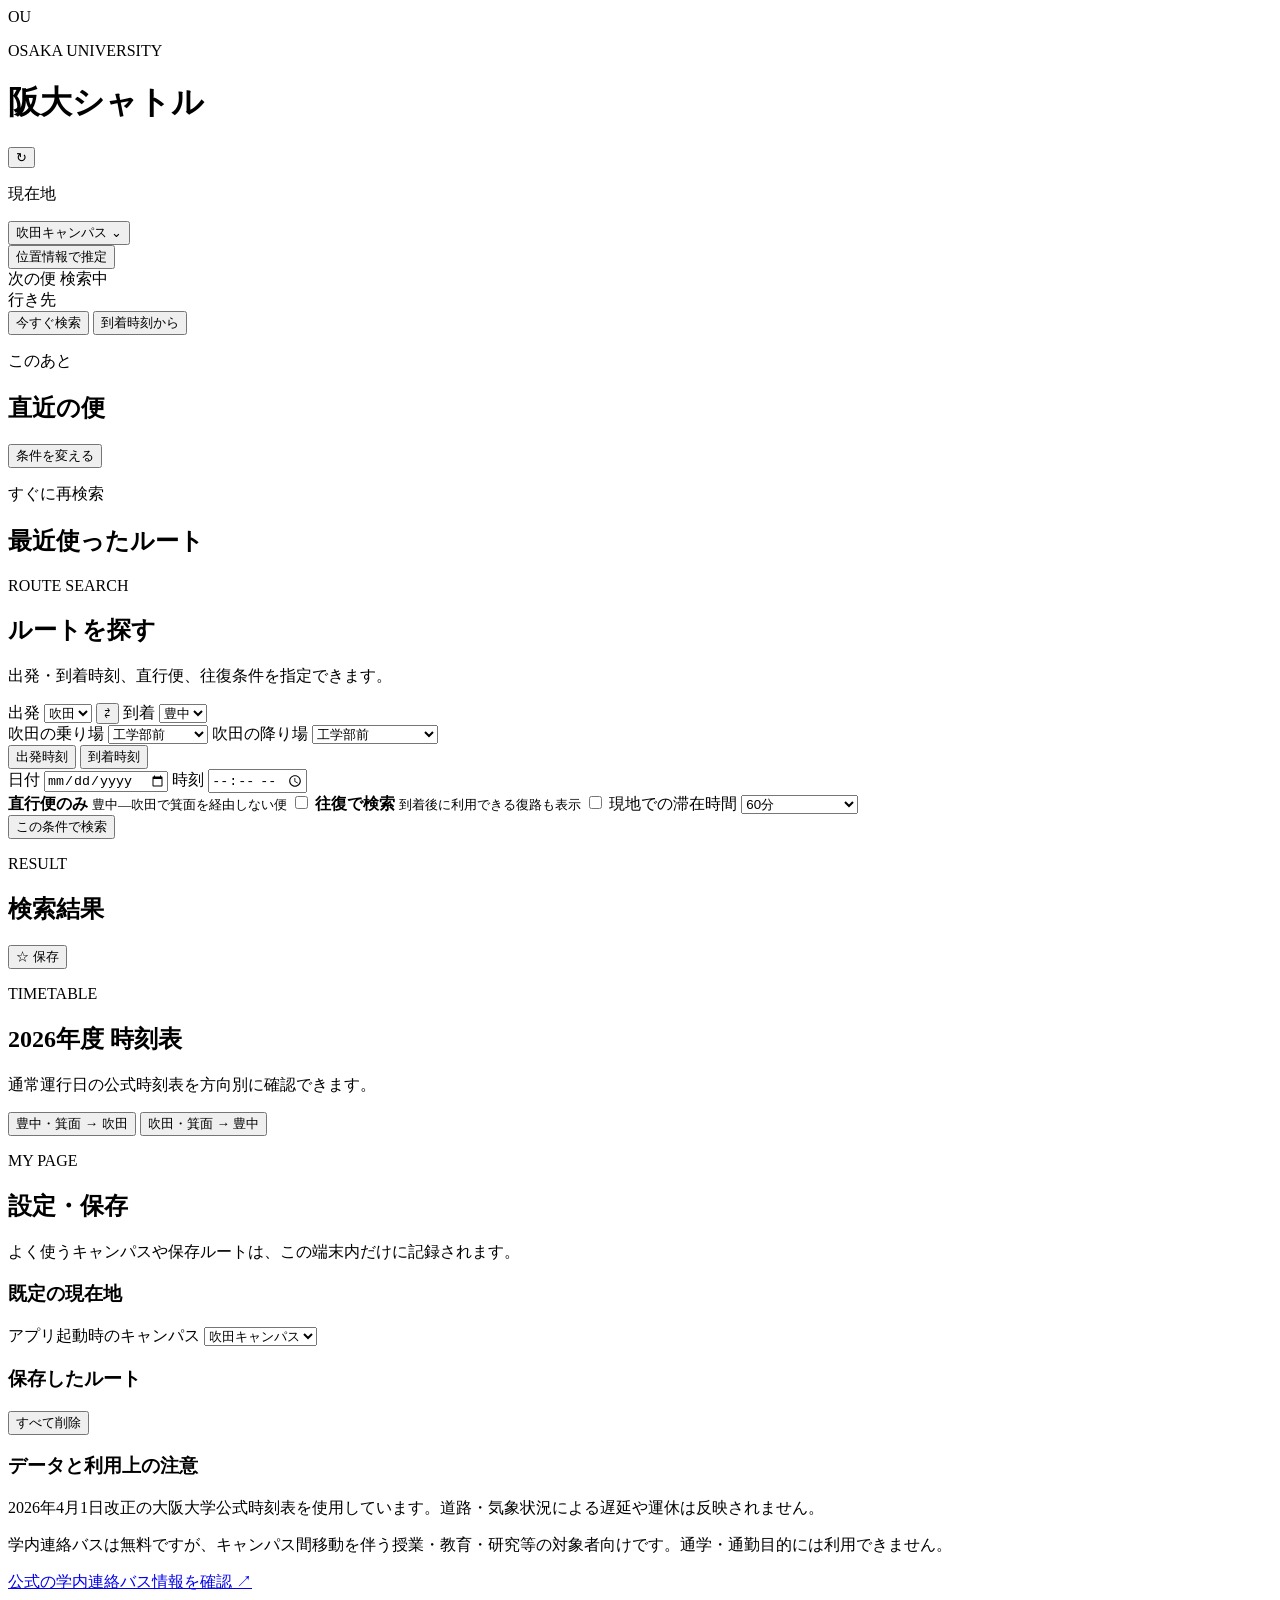
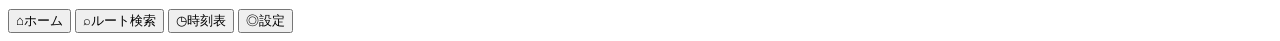
==== campus-bus/index.html @ 469774c6 "Add campus bus mobile web interface" ====
<!doctype html>
<html lang="ja">
<head>
  <meta charset="utf-8">
  <meta name="viewport" content="width=device-width, initial-scale=1, viewport-fit=cover">
  <meta name="theme-color" content="#087f69">
  <meta name="description" content="大阪大学の豊中・箕面・吹田キャンパス間を走る学内連絡バスの時刻検索Webアプリ">
  <title>阪大シャトル検索</title>
  <link rel="manifest" href="./manifest.webmanifest">
  <link rel="stylesheet" href="./style.css">
</head>
<body>
  <div class="app-shell">
    <header class="topbar">
      <div class="brand-mark" aria-hidden="true">OU</div>
      <div class="brand-copy">
        <p class="eyebrow">OSAKA UNIVERSITY</p>
        <h1>阪大シャトル</h1>
      </div>
      <button class="icon-button" id="refresh-button" type="button" aria-label="現在時刻で更新" title="現在時刻で更新">↻</button>
    </header>

    <div class="service-banner" id="service-banner" role="status"></div>

    <main>
      <section class="view is-active" id="view-home" data-view="home">
        <div class="section-head location-head">
          <div>
            <p class="section-kicker">現在地</p>
            <button class="location-button" id="home-origin-button" type="button">
              <span class="location-dot"></span>
              <span id="home-origin-label">吹田キャンパス</span>
              <span class="chevron">⌄</span>
            </button>
          </div>
          <button class="secondary-button compact" id="locate-button" type="button">位置情報で推定</button>
        </div>

        <article class="next-card" id="next-card">
          <div class="next-card-top">
            <span class="card-label">次の便</span>
            <span class="pill pill-light" id="next-route-type">検索中</span>
          </div>
          <div id="next-card-content" class="next-card-content skeleton-block"></div>
        </article>

        <div class="destination-switch" aria-label="行き先">
          <span>行き先</span>
          <div class="chip-row" id="home-destination-chips"></div>
        </div>

        <div class="quick-actions">
          <button class="primary-button" id="search-now-button" type="button">今すぐ検索</button>
          <button class="secondary-button" id="arrival-search-button" type="button">到着時刻から</button>
        </div>

        <section class="content-section">
          <div class="section-title-row">
            <div>
              <p class="section-kicker">このあと</p>
              <h2>直近の便</h2>
            </div>
            <button class="text-button" id="open-search-button" type="button">条件を変える</button>
          </div>
          <div class="stack-list" id="upcoming-list"></div>
        </section>

        <section class="content-section" id="recent-section">
          <div class="section-title-row">
            <div>
              <p class="section-kicker">すぐに再検索</p>
              <h2>最近使ったルート</h2>
            </div>
          </div>
          <div class="route-shortcuts" id="recent-routes"></div>
        </section>
      </section>

      <section class="view" id="view-search" data-view="search">
        <div class="page-heading">
          <p class="section-kicker">ROUTE SEARCH</p>
          <h2>ルートを探す</h2>
          <p>出発・到着時刻、直行便、往復条件を指定できます。</p>
        </div>

        <form class="search-panel" id="search-form">
          <div class="route-fields">
            <label class="field-card">
              <span>出発</span>
              <select id="origin-campus" name="origin">
                <option value="suita">吹田</option>
                <option value="toyonaka">豊中</option>
                <option value="minoh">箕面</option>
              </select>
            </label>
            <button class="swap-button" id="swap-button" type="button" aria-label="出発地と到着地を入れ替える">⇄</button>
            <label class="field-card">
              <span>到着</span>
              <select id="destination-campus" name="destination">
                <option value="toyonaka">豊中</option>
                <option value="suita">吹田</option>
                <option value="minoh">箕面</option>
              </select>
            </label>
          </div>

          <div class="detail-stop-row" id="detail-stop-row">
            <label id="origin-stop-wrap" class="sub-field is-hidden">
              <span>吹田の乗り場</span>
              <select id="origin-stop">
                <option value="suita_engineering">工学部前</option>
                <option value="suita_human_sciences">人間科学部前</option>
              </select>
            </label>
            <label id="destination-stop-wrap" class="sub-field is-hidden">
              <span>吹田の降り場</span>
              <select id="destination-stop">
                <option value="suita_engineering">工学部前</option>
                <option value="suita_convention">コンベンション前</option>
              </select>
            </label>
          </div>

          <div class="segmented" role="group" aria-label="検索基準">
            <button type="button" class="is-active" data-mode="depart">出発時刻</button>
            <button type="button" data-mode="arrive">到着時刻</button>
          </div>

          <div class="date-time-row">
            <label class="input-field">
              <span>日付</span>
              <input id="search-date" type="date" required>
            </label>
            <label class="input-field">
              <span>時刻</span>
              <input id="search-time" type="time" required>
            </label>
          </div>

          <div class="option-list">
            <label class="toggle-row" id="direct-row">
              <span>
                <strong>直行便のみ</strong>
                <small>豊中―吹田で箕面を経由しない便</small>
              </span>
              <input id="direct-only" type="checkbox">
              <span class="toggle" aria-hidden="true"></span>
            </label>

            <label class="toggle-row">
              <span>
                <strong>往復で検索</strong>
                <small>到着後に利用できる復路も表示</small>
              </span>
              <input id="round-trip" type="checkbox">
              <span class="toggle" aria-hidden="true"></span>
            </label>

            <label class="input-field is-hidden" id="stay-wrap">
              <span>現地での滞在時間</span>
              <select id="stay-minutes">
                <option value="45">45分</option>
                <option value="60" selected>60分</option>
                <option value="90">90分</option>
                <option value="105">1コマ（105分）</option>
                <option value="120">2時間</option>
              </select>
            </label>
          </div>

          <button class="primary-button search-submit" type="submit">この条件で検索</button>
        </form>

        <section class="content-section results-section" id="results-section">
          <div class="section-title-row">
            <div>
              <p class="section-kicker">RESULT</p>
              <h2 id="results-title">検索結果</h2>
            </div>
            <button class="text-button" id="favorite-current-button" type="button">☆ 保存</button>
          </div>
          <div id="search-message"></div>
          <div class="stack-list" id="search-results"></div>
        </section>
      </section>

      <section class="view" id="view-timetable" data-view="timetable">
        <div class="page-heading">
          <p class="section-kicker">TIMETABLE</p>
          <h2>2026年度 時刻表</h2>
          <p>通常運行日の公式時刻表を方向別に確認できます。</p>
        </div>
        <div class="segmented timetable-direction">
          <button type="button" class="is-active" data-direction="eastbound">豊中・箕面 → 吹田</button>
          <button type="button" data-direction="westbound">吹田・箕面 → 豊中</button>
        </div>
        <div class="timetable-list" id="timetable-list"></div>
      </section>

      <section class="view" id="view-settings" data-view="settings">
        <div class="page-heading">
          <p class="section-kicker">MY PAGE</p>
          <h2>設定・保存</h2>
          <p>よく使うキャンパスや保存ルートは、この端末内だけに記録されます。</p>
        </div>

        <section class="settings-card">
          <h3>既定の現在地</h3>
          <label class="input-field">
            <span>アプリ起動時のキャンパス</span>
            <select id="default-campus">
              <option value="suita">吹田キャンパス</option>
              <option value="toyonaka">豊中キャンパス</option>
              <option value="minoh">箕面キャンパス</option>
            </select>
          </label>
        </section>

        <section class="settings-card">
          <div class="section-title-row">
            <h3>保存したルート</h3>
            <button class="text-button danger" id="clear-saved-button" type="button">すべて削除</button>
          </div>
          <div id="saved-routes"></div>
        </section>

        <section class="settings-card source-card">
          <h3>データと利用上の注意</h3>
          <p>2026年4月1日改正の大阪大学公式時刻表を使用しています。道路・気象状況による遅延や運休は反映されません。</p>
          <p>学内連絡バスは無料ですが、キャンパス間移動を伴う授業・教育・研究等の対象者向けです。通学・通勤目的には利用できません。</p>
          <a class="source-link" href="https://www.osaka-u.ac.jp/ja/access/bus" target="_blank" rel="noreferrer">公式の学内連絡バス情報を確認 ↗</a>
          <p class="data-version" id="data-version"></p>
        </section>
      </section>
    </main>

    <nav class="bottom-nav" aria-label="メインナビゲーション">
      <button type="button" class="is-active" data-nav="home"><span>⌂</span>ホーム</button>
      <button type="button" data-nav="search"><span>⌕</span>ルート検索</button>
      <button type="button" data-nav="timetable"><span>◷</span>時刻表</button>
      <button type="button" data-nav="settings"><span>◎</span>設定</button>
    </nav>
  </div>

  <dialog id="campus-dialog" class="campus-dialog">
    <form method="dialog">
      <div class="dialog-head">
        <div>
          <p class="section-kicker">CURRENT CAMPUS</p>
          <h2>現在いるキャンパス</h2>
        </div>
        <button value="cancel" class="icon-button" aria-label="閉じる">×</button>
      </div>
      <div class="campus-options" id="campus-options"></div>
    </form>
  </dialog>

  <script type="module" src="./src/app.mjs"></script>
</body>
</html>
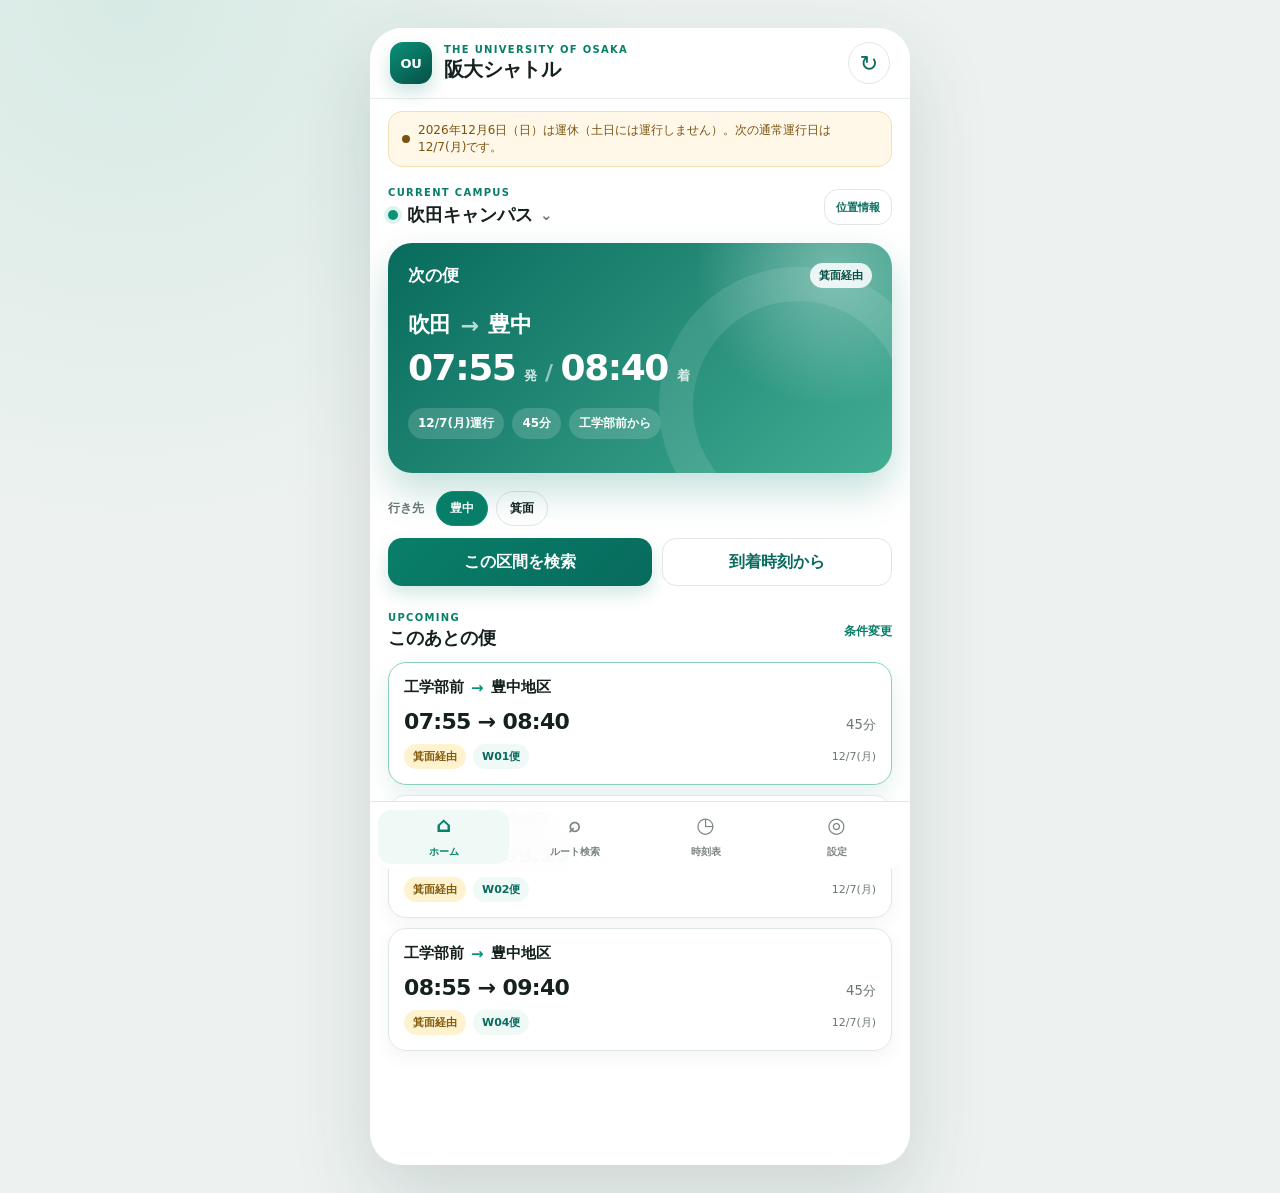
==== commit 4f235834: "Refine mobile route search UX" ====
--- a/campus-bus/index.html
+++ b/campus-bus/index.html
@@ -3,7 +3,7 @@
 <head>
   <meta charset="utf-8">
   <meta name="viewport" content="width=device-width, initial-scale=1, viewport-fit=cover">
-  <meta name="theme-color" content="#087f69">
+  <meta name="theme-color" content="#2d287f">
   <meta name="description" content="大阪大学の豊中・箕面・吹田キャンパス間を走る学内連絡バスの時刻検索Webアプリ">
   <title>阪大シャトル検索</title>
   <link rel="manifest" href="./manifest.webmanifest">
@@ -14,7 +14,7 @@
     <header class="topbar">
       <div class="brand-mark" aria-hidden="true">OU</div>
       <div class="brand-copy">
-        <p class="eyebrow">OSAKA UNIVERSITY</p>
+        <p class="eyebrow">THE UNIVERSITY OF OSAKA</p>
         <h1>阪大シャトル</h1>
       </div>
       <button class="icon-button" id="refresh-button" type="button" aria-label="現在時刻で更新" title="現在時刻で更新">↻</button>
@@ -25,15 +25,15 @@
     <main>
       <section class="view is-active" id="view-home" data-view="home">
         <div class="section-head location-head">
-          <div>
-            <p class="section-kicker">現在地</p>
+          <div class="location-copy">
+            <p class="section-kicker">CURRENT CAMPUS</p>
             <button class="location-button" id="home-origin-button" type="button">
               <span class="location-dot"></span>
-              <span id="home-origin-label">吹田キャンパス</span>
+              <span id="home-origin-label">吹田・工学部前</span>
               <span class="chevron">⌄</span>
             </button>
           </div>
-          <button class="secondary-button compact" id="locate-button" type="button">位置情報で推定</button>
+          <button class="secondary-button compact" id="locate-button" type="button">位置情報</button>
         </div>
 
         <article class="next-card" id="next-card">
@@ -42,6 +42,7 @@
             <span class="pill pill-light" id="next-route-type">検索中</span>
           </div>
           <div id="next-card-content" class="next-card-content skeleton-block"></div>
+          <div id="remaining-summary" class="remaining-summary is-hidden"></div>
         </article>
 
         <div class="destination-switch" aria-label="行き先">
@@ -50,17 +51,17 @@
         </div>
 
         <div class="quick-actions">
-          <button class="primary-button" id="search-now-button" type="button">今すぐ検索</button>
+          <button class="primary-button" id="search-now-button" type="button">この区間を検索</button>
           <button class="secondary-button" id="arrival-search-button" type="button">到着時刻から</button>
         </div>
 
-        <section class="content-section">
+        <section class="content-section compact-section">
           <div class="section-title-row">
             <div>
-              <p class="section-kicker">このあと</p>
-              <h2>直近の便</h2>
-            </div>
-            <button class="text-button" id="open-search-button" type="button">条件を変える</button>
+              <p class="section-kicker">UPCOMING</p>
+              <h2>このあとの便</h2>
+            </div>
+            <button class="text-button" id="open-search-button" type="button">条件変更</button>
           </div>
           <div class="stack-list" id="upcoming-list"></div>
         </section>
@@ -68,7 +69,7 @@
         <section class="content-section" id="recent-section">
           <div class="section-title-row">
             <div>
-              <p class="section-kicker">すぐに再検索</p>
+              <p class="section-kicker">RECENT</p>
               <h2>最近使ったルート</h2>
             </div>
           </div>
@@ -77,56 +78,52 @@
       </section>
 
       <section class="view" id="view-search" data-view="search">
-        <div class="page-heading">
+        <div class="page-heading compact-heading">
           <p class="section-kicker">ROUTE SEARCH</p>
-          <h2>ルートを探す</h2>
-          <p>出発・到着時刻、直行便、往復条件を指定できます。</p>
-        </div>
-
-        <form class="search-panel" id="search-form">
-          <div class="route-fields">
-            <label class="field-card">
-              <span>出発</span>
-              <select id="origin-campus" name="origin">
+          <h2>ルート検索</h2>
+        </div>
+
+        <form class="search-panel search-panel-compact" id="search-form">
+          <div class="route-editor">
+            <div class="route-line">
+              <span class="route-role is-origin">出発</span>
+              <select class="route-campus-select" id="origin-campus" name="origin" aria-label="出発キャンパス">
                 <option value="suita">吹田</option>
                 <option value="toyonaka">豊中</option>
                 <option value="minoh">箕面</option>
               </select>
-            </label>
-            <button class="swap-button" id="swap-button" type="button" aria-label="出発地と到着地を入れ替える">⇄</button>
-            <label class="field-card">
-              <span>到着</span>
-              <select id="destination-campus" name="destination">
+              <label id="origin-stop-wrap" class="inline-stop is-hidden">
+                <span class="sr-only">吹田の乗り場</span>
+                <select id="origin-stop" aria-label="吹田の乗り場">
+                  <option value="suita_engineering">工学部前</option>
+                  <option value="suita_human_sciences">人間科学部前</option>
+                </select>
+              </label>
+            </div>
+            <button class="swap-button" id="swap-button" type="button" aria-label="出発地と到着地を入れ替える">⇅</button>
+            <div class="route-line">
+              <span class="route-role is-destination">到着</span>
+              <select class="route-campus-select" id="destination-campus" name="destination" aria-label="到着キャンパス">
                 <option value="toyonaka">豊中</option>
                 <option value="suita">吹田</option>
                 <option value="minoh">箕面</option>
               </select>
-            </label>
-          </div>
-
-          <div class="detail-stop-row" id="detail-stop-row">
-            <label id="origin-stop-wrap" class="sub-field is-hidden">
-              <span>吹田の乗り場</span>
-              <select id="origin-stop">
-                <option value="suita_engineering">工学部前</option>
-                <option value="suita_human_sciences">人間科学部前</option>
-              </select>
-            </label>
-            <label id="destination-stop-wrap" class="sub-field is-hidden">
-              <span>吹田の降り場</span>
-              <select id="destination-stop">
-                <option value="suita_engineering">工学部前</option>
-                <option value="suita_convention">コンベンション前</option>
-              </select>
-            </label>
-          </div>
-
-          <div class="segmented" role="group" aria-label="検索基準">
-            <button type="button" class="is-active" data-mode="depart">出発時刻</button>
-            <button type="button" data-mode="arrive">到着時刻</button>
-          </div>
-
-          <div class="date-time-row">
+              <label id="destination-stop-wrap" class="inline-stop is-hidden">
+                <span class="sr-only">吹田の降り場</span>
+                <select id="destination-stop" aria-label="吹田の降り場">
+                  <option value="suita_engineering">工学部前</option>
+                  <option value="suita_convention">コンベンション前</option>
+                </select>
+              </label>
+            </div>
+          </div>
+
+          <div class="segmented search-mode" role="group" aria-label="検索基準">
+            <button type="button" class="is-active" data-mode="depart">出発</button>
+            <button type="button" data-mode="arrive">到着</button>
+          </div>
+
+          <div class="date-time-row stable-inputs">
             <label class="input-field">
               <span>日付</span>
               <input id="search-date" type="date" required>
@@ -137,38 +134,44 @@
             </label>
           </div>
 
-          <div class="option-list">
-            <label class="toggle-row" id="direct-row">
-              <span>
-                <strong>直行便のみ</strong>
-                <small>豊中―吹田で箕面を経由しない便</small>
-              </span>
-              <input id="direct-only" type="checkbox">
-              <span class="toggle" aria-hidden="true"></span>
-            </label>
-
-            <label class="toggle-row">
-              <span>
-                <strong>往復で検索</strong>
-                <small>到着後に利用できる復路も表示</small>
-              </span>
-              <input id="round-trip" type="checkbox">
-              <span class="toggle" aria-hidden="true"></span>
-            </label>
-
-            <label class="input-field is-hidden" id="stay-wrap">
-              <span>現地での滞在時間</span>
-              <select id="stay-minutes">
-                <option value="45">45分</option>
-                <option value="60" selected>60分</option>
-                <option value="90">90分</option>
-                <option value="105">1コマ（105分）</option>
-                <option value="120">2時間</option>
-              </select>
-            </label>
-          </div>
-
-          <button class="primary-button search-submit" type="submit">この条件で検索</button>
+          <details class="search-options" id="search-options">
+            <summary>
+              <span>検索条件</span>
+              <span class="summary-hint" id="search-options-summary">直行・往復を指定</span>
+            </summary>
+            <div class="option-list">
+              <label class="toggle-row" id="direct-row">
+                <span>
+                  <strong>直行便のみ</strong>
+                  <small>豊中―吹田で箕面を経由しない便</small>
+                </span>
+                <input id="direct-only" type="checkbox">
+                <span class="toggle" aria-hidden="true"></span>
+              </label>
+
+              <label class="toggle-row">
+                <span>
+                  <strong>往復で検索</strong>
+                  <small>到着後に利用できる復路も表示</small>
+                </span>
+                <input id="round-trip" type="checkbox">
+                <span class="toggle" aria-hidden="true"></span>
+              </label>
+
+              <label class="input-field is-hidden" id="stay-wrap">
+                <span>現地での滞在時間</span>
+                <select id="stay-minutes">
+                  <option value="45">45分</option>
+                  <option value="60" selected>60分</option>
+                  <option value="90">90分</option>
+                  <option value="105">1コマ（105分）</option>
+                  <option value="120">2時間</option>
+                </select>
+              </label>
+            </div>
+          </details>
+
+          <button class="primary-button search-submit" type="submit">検索</button>
         </form>
 
         <section class="content-section results-section" id="results-section">
@@ -185,23 +188,24 @@
       </section>
 
       <section class="view" id="view-timetable" data-view="timetable">
-        <div class="page-heading">
+        <div class="page-heading compact-heading">
           <p class="section-kicker">TIMETABLE</p>
           <h2>2026年度 時刻表</h2>
-          <p>通常運行日の公式時刻表を方向別に確認できます。</p>
-        </div>
-        <div class="segmented timetable-direction">
-          <button type="button" class="is-active" data-direction="eastbound">豊中・箕面 → 吹田</button>
-          <button type="button" data-direction="westbound">吹田・箕面 → 豊中</button>
+          <p>キャンパス目線で通常ダイヤを確認できます。</p>
+        </div>
+        <div class="segmented timetable-direction three-way">
+          <button type="button" class="is-active" data-direction="eastbound">豊中→吹田</button>
+          <button type="button" data-direction="minoh">箕面発着</button>
+          <button type="button" data-direction="westbound">吹田→豊中</button>
         </div>
         <div class="timetable-list" id="timetable-list"></div>
       </section>
 
       <section class="view" id="view-settings" data-view="settings">
-        <div class="page-heading">
-          <p class="section-kicker">MY PAGE</p>
+        <div class="page-heading compact-heading">
+          <p class="section-kicker">SETTINGS</p>
           <h2>設定・保存</h2>
-          <p>よく使うキャンパスや保存ルートは、この端末内だけに記録されます。</p>
+          <p>設定はこの端末内だけに保存されます。</p>
         </div>
 
         <section class="settings-card">
@@ -214,6 +218,13 @@
               <option value="minoh">箕面キャンパス</option>
             </select>
           </label>
+          <label class="input-field" id="default-suita-stop-wrap">
+            <span>吹田で使う乗り場</span>
+            <select id="default-suita-stop">
+              <option value="suita_engineering">工学部前</option>
+              <option value="suita_human_sciences">人間科学部前</option>
+            </select>
+          </label>
         </section>
 
         <section class="settings-card">
@@ -252,6 +263,13 @@
         <button value="cancel" class="icon-button" aria-label="閉じる">×</button>
       </div>
       <div class="campus-options" id="campus-options"></div>
+      <label class="dialog-stop-field" id="dialog-suita-stop-wrap">
+        <span>吹田の乗り場</span>
+        <select id="dialog-suita-stop">
+          <option value="suita_engineering">工学部前</option>
+          <option value="suita_human_sciences">人間科学部前</option>
+        </select>
+      </label>
     </form>
   </dialog>
 
--- a/campus-bus/style.css
+++ b/campus-bus/style.css
@@ -0,0 +1,297 @@
+:root {
+  color-scheme: light;
+  --green-950: #064f45;
+  --green-900: #086b5d;
+  --green-800: #087f69;
+  --green-700: #0a9279;
+  --green-100: #dff3ed;
+  --green-50: #eff9f6;
+  --ink: #15211f;
+  --muted: #6b7774;
+  --line: #dfe7e4;
+  --surface: #ffffff;
+  --canvas: #edf2f0;
+  --danger: #b33a3a;
+  --shadow: 0 12px 32px rgba(26, 55, 48, 0.09);
+  font-family: Inter, "Noto Sans JP", "Hiragino Sans", "Yu Gothic UI", system-ui, -apple-system, sans-serif;
+}
+
+* { box-sizing: border-box; }
+html { background: var(--canvas); }
+body {
+  margin: 0;
+  color: var(--ink);
+  background: radial-gradient(circle at 10% 0%, rgba(87, 186, 159, 0.14), transparent 34rem), var(--canvas);
+  min-height: 100vh;
+}
+button, input, select { font: inherit; }
+button, select, input { -webkit-tap-highlight-color: transparent; }
+button { cursor: pointer; }
+
+.app-shell {
+  width: min(100%, 540px);
+  min-height: 100dvh;
+  margin: 0 auto;
+  background: var(--surface);
+  position: relative;
+  padding-bottom: calc(84px + env(safe-area-inset-bottom));
+}
+.topbar {
+  display: flex;
+  align-items: center;
+  gap: 12px;
+  padding: calc(14px + env(safe-area-inset-top)) 20px 14px;
+  background: rgba(255, 255, 255, 0.92);
+  backdrop-filter: blur(16px);
+  position: sticky;
+  top: 0;
+  z-index: 20;
+  border-bottom: 1px solid rgba(223, 231, 228, 0.72);
+}
+.brand-mark {
+  width: 42px;
+  height: 42px;
+  border-radius: 13px;
+  display: grid;
+  place-items: center;
+  color: white;
+  font-size: 13px;
+  font-weight: 800;
+  letter-spacing: -0.03em;
+  background: linear-gradient(145deg, var(--green-700), var(--green-950));
+  box-shadow: 0 8px 18px rgba(8, 127, 105, 0.22);
+}
+.brand-copy { flex: 1; min-width: 0; }
+.brand-copy h1 { margin: 1px 0 0; font-size: 20px; letter-spacing: -0.035em; }
+.eyebrow, .section-kicker {
+  margin: 0;
+  color: var(--green-800);
+  font-size: 10px;
+  font-weight: 800;
+  letter-spacing: 0.13em;
+}
+.icon-button {
+  width: 42px;
+  height: 42px;
+  border-radius: 50%;
+  border: 1px solid var(--line);
+  background: white;
+  color: var(--green-900);
+  display: grid;
+  place-items: center;
+  font-size: 22px;
+}
+.service-banner {
+  margin: 12px 18px 0;
+  border-radius: 14px;
+  padding: 10px 13px;
+  font-size: 12px;
+  display: flex;
+  gap: 8px;
+  align-items: center;
+  background: var(--green-50);
+  color: var(--green-950);
+  border: 1px solid #cfe9e1;
+}
+.service-banner.is-closed { background: #fff7e8; color: #7a5310; border-color: #f2dfb5; }
+.service-banner::before {
+  content: "";
+  width: 8px;
+  height: 8px;
+  border-radius: 50%;
+  background: currentColor;
+  flex: 0 0 auto;
+}
+.view { display: none; padding: 20px 18px 30px; }
+.view.is-active { display: block; }
+.section-head, .section-title-row { display: flex; align-items: center; justify-content: space-between; gap: 12px; }
+.location-head { margin-bottom: 16px; }
+.location-button {
+  border: 0;
+  padding: 5px 0 0;
+  background: transparent;
+  font-weight: 800;
+  font-size: 18px;
+  display: flex;
+  align-items: center;
+  gap: 7px;
+  color: var(--ink);
+}
+.location-dot {
+  width: 10px;
+  height: 10px;
+  border-radius: 50%;
+  background: var(--green-700);
+  box-shadow: 0 0 0 4px var(--green-100);
+  margin-right: 2px;
+}
+.chevron { color: var(--muted); font-size: 15px; }
+.next-card {
+  position: relative;
+  overflow: hidden;
+  border-radius: 24px;
+  padding: 20px;
+  color: white;
+  background: radial-gradient(circle at 88% 12%, rgba(255,255,255,.34), transparent 28%), linear-gradient(135deg, var(--green-900), #42ad93);
+  box-shadow: 0 18px 38px rgba(8, 127, 105, 0.24);
+  min-height: 230px;
+}
+.next-card::after {
+  content: "";
+  position: absolute;
+  right: -45px;
+  bottom: -72px;
+  width: 210px;
+  height: 210px;
+  border-radius: 50%;
+  border: 34px solid rgba(255, 255, 255, 0.1);
+}
+.next-card-top, .next-route, .next-meta, .departure-row { display: flex; align-items: center; }
+.next-card-top { justify-content: space-between; position: relative; z-index: 1; }
+.card-label { font-weight: 800; font-size: 17px; }
+.pill {
+  display: inline-flex;
+  align-items: center;
+  justify-content: center;
+  border-radius: 999px;
+  padding: 5px 9px;
+  font-size: 11px;
+  font-weight: 800;
+}
+.pill-light { background: rgba(255,255,255,.86); color: var(--green-950); }
+.pill-soft { background: var(--green-50); color: var(--green-900); }
+.pill-warning { background: #fff2cf; color: #825c0d; }
+.next-card-content { position: relative; z-index: 1; }
+.next-route { gap: 10px; margin: 22px 0 7px; font-size: 22px; font-weight: 800; letter-spacing: -0.03em; }
+.next-route .arrow { opacity: .72; }
+.next-times { display: flex; align-items: baseline; gap: 9px; font-size: 36px; font-weight: 800; letter-spacing: -0.04em; }
+.next-times small { font-size: 13px; font-weight: 700; opacity: .82; }
+.next-times .slash { font-size: 22px; opacity: .55; }
+.next-meta { gap: 8px; margin-top: 20px; flex-wrap: wrap; font-size: 12px; font-weight: 700; }
+.next-meta span { padding: 7px 10px; border-radius: 999px; background: rgba(255,255,255,.16); backdrop-filter: blur(4px); }
+.skeleton-block {
+  margin-top: 20px;
+  min-height: 145px;
+  border-radius: 18px;
+  background: linear-gradient(90deg, rgba(255,255,255,.08), rgba(255,255,255,.22), rgba(255,255,255,.08));
+  background-size: 220% 100%;
+  animation: shimmer 1.4s infinite;
+}
+@keyframes shimmer { to { background-position: -220% 0; } }
+.destination-switch { margin: 18px 0 12px; display: flex; align-items: center; gap: 12px; }
+.destination-switch > span { color: var(--muted); font-size: 12px; font-weight: 700; flex: 0 0 auto; }
+.chip-row { display: flex; gap: 8px; flex-wrap: wrap; }
+.chip { border: 1px solid var(--line); background: white; color: var(--ink); border-radius: 999px; padding: 8px 13px; font-weight: 700; font-size: 12px; }
+.chip.is-active { border-color: var(--green-700); color: white; background: var(--green-800); }
+.quick-actions { display: grid; grid-template-columns: 1.15fr 1fr; gap: 10px; margin-bottom: 26px; }
+.primary-button, .secondary-button { min-height: 48px; border-radius: 14px; padding: 0 16px; font-weight: 800; border: 0; }
+.primary-button { background: linear-gradient(135deg, var(--green-800), var(--green-900)); color: white; box-shadow: 0 8px 18px rgba(8, 127, 105, .18); }
+.secondary-button { background: white; color: var(--green-900); border: 1px solid var(--line); }
+.secondary-button.compact { min-height: 36px; padding: 0 11px; font-size: 11px; }
+.content-section { margin-top: 24px; }
+.section-title-row { margin-bottom: 12px; }
+.section-title-row h2, .section-title-row h3 { margin: 3px 0 0; font-size: 18px; }
+.text-button { border: 0; background: transparent; color: var(--green-800); font-size: 12px; font-weight: 800; padding: 8px 0; }
+.text-button.danger { color: var(--danger); }
+.stack-list { display: grid; gap: 10px; }
+.journey-card { background: white; border: 1px solid var(--line); border-radius: 18px; padding: 15px; box-shadow: 0 7px 18px rgba(30, 65, 56, .055); }
+.journey-card.is-highlighted { border-color: #8bcfbd; box-shadow: 0 10px 24px rgba(8, 127, 105, .11); }
+.journey-route { display: flex; align-items: center; gap: 7px; font-weight: 800; font-size: 15px; }
+.journey-route .arrow { color: var(--green-700); }
+.journey-time { display: flex; align-items: baseline; justify-content: space-between; gap: 10px; margin-top: 12px; }
+.journey-time strong { font-size: 22px; letter-spacing: -.03em; }
+.journey-time small { color: var(--muted); }
+.journey-details { margin-top: 10px; display: flex; gap: 7px; flex-wrap: wrap; align-items: center; }
+.journey-date { color: var(--muted); font-size: 11px; margin-left: auto; }
+.route-shortcuts { display: grid; gap: 9px; }
+.route-shortcut { display: flex; align-items: center; justify-content: space-between; border: 1px solid var(--line); background: white; border-radius: 15px; padding: 14px; }
+.route-shortcut strong { font-size: 14px; }
+.route-shortcut small { color: var(--muted); display: block; margin-top: 3px; }
+.route-open { flex: 1; border: 0; background: transparent; text-align: left; padding: 0; color: inherit; }
+.page-heading { margin: 2px 0 20px; }
+.page-heading h2 { margin: 5px 0 5px; font-size: 28px; letter-spacing: -.045em; }
+.page-heading p:last-child { margin: 0; color: var(--muted); font-size: 13px; line-height: 1.65; }
+.search-panel, .settings-card { border: 1px solid var(--line); border-radius: 22px; padding: 16px; background: white; box-shadow: var(--shadow); }
+.route-fields { display: grid; grid-template-columns: 1fr 42px 1fr; gap: 8px; align-items: center; }
+.field-card { display: grid; gap: 5px; background: var(--green-50); border-radius: 16px; padding: 12px; }
+.field-card span, .input-field span, .sub-field span { color: var(--muted); font-size: 10px; font-weight: 800; }
+.field-card select { border: 0; background: transparent; color: var(--ink); font-weight: 800; font-size: 18px; width: 100%; }
+.swap-button { border: 1px solid var(--line); background: white; color: var(--green-800); width: 40px; height: 40px; border-radius: 50%; font-size: 18px; }
+.detail-stop-row { display: grid; gap: 10px; grid-template-columns: 1fr 1fr; margin-top: 10px; }
+.sub-field { display: grid; gap: 5px; }
+.sub-field select, .input-field input, .input-field select { width: 100%; border: 1px solid var(--line); border-radius: 12px; background: white; color: var(--ink); padding: 11px; min-height: 44px; }
+.segmented { display: grid; grid-template-columns: 1fr 1fr; border: 1px solid var(--line); border-radius: 14px; padding: 4px; gap: 4px; margin-top: 16px; background: #f5f7f6; }
+.segmented button { border: 0; background: transparent; border-radius: 10px; min-height: 38px; color: var(--muted); font-size: 12px; font-weight: 800; }
+.segmented button.is-active { color: var(--green-950); background: white; box-shadow: 0 4px 12px rgba(35, 64, 56, .08); }
+.date-time-row { display: grid; grid-template-columns: 1.15fr 1fr; gap: 10px; margin-top: 12px; }
+.input-field { display: grid; gap: 6px; }
+.option-list { margin-top: 14px; display: grid; gap: 10px; }
+.toggle-row { display: grid; grid-template-columns: 1fr auto; gap: 12px; align-items: center; padding: 11px 0; border-top: 1px solid var(--line); }
+.toggle-row strong { font-size: 13px; }
+.toggle-row small { color: var(--muted); display: block; margin-top: 3px; font-size: 10px; }
+.toggle-row input { position: absolute; opacity: 0; pointer-events: none; }
+.toggle { width: 45px; height: 26px; border-radius: 999px; background: #cfd8d5; padding: 3px; transition: .2s ease; }
+.toggle::after { content: ""; display: block; width: 20px; height: 20px; background: white; border-radius: 50%; box-shadow: 0 2px 7px rgba(0,0,0,.2); transition: .2s ease; }
+.toggle-row input:checked + .toggle { background: var(--green-700); }
+.toggle-row input:checked + .toggle::after { transform: translateX(19px); }
+.search-submit { width: 100%; margin-top: 16px; }
+.results-section { scroll-margin-top: 90px; }
+.message { border-radius: 14px; padding: 12px; margin-bottom: 11px; font-size: 12px; line-height: 1.55; background: var(--green-50); color: var(--green-950); border: 1px solid #cfe9e1; }
+.message.warning { background: #fff7e8; color: #725019; border-color: #f0deb7; }
+.message.error { background: #fff0f0; color: #8e2929; border-color: #f0caca; }
+.round-card { padding: 0; overflow: hidden; }
+.round-leg { padding: 15px; }
+.round-leg + .round-leg { border-top: 1px dashed #cfd9d6; background: #fbfcfc; }
+.round-leg-label { color: var(--green-800); font-size: 10px; font-weight: 800; letter-spacing: .1em; }
+.timetable-direction { margin: 0 0 14px; }
+.timetable-list { display: grid; gap: 10px; }
+.timetable-card { border: 1px solid var(--line); border-radius: 16px; padding: 13px; background: white; }
+.timetable-card-head { display: flex; align-items: center; justify-content: space-between; margin-bottom: 10px; }
+.timetable-card-head strong { color: var(--green-900); }
+.stop-times { display: flex; flex-wrap: wrap; gap: 6px; }
+.stop-time { border-radius: 10px; padding: 7px 9px; background: #f3f7f5; font-size: 11px; }
+.stop-time b { display: block; font-size: 13px; margin-top: 2px; }
+.settings-card { margin-bottom: 14px; box-shadow: 0 7px 18px rgba(30,65,56,.05); }
+.settings-card h3 { margin: 0 0 13px; font-size: 16px; }
+.source-card p { color: var(--muted); font-size: 12px; line-height: 1.7; }
+.source-link { display: block; border-radius: 12px; padding: 12px; color: var(--green-900); background: var(--green-50); font-size: 12px; font-weight: 800; text-decoration: none; }
+.data-version { font-size: 10px !important; }
+.empty-state { text-align: center; padding: 30px 18px; border: 1px dashed #cfd9d6; border-radius: 16px; color: var(--muted); font-size: 12px; }
+.is-hidden { display: none !important; }
+.bottom-nav {
+  position: fixed;
+  bottom: 0;
+  left: 50%;
+  transform: translateX(-50%);
+  width: min(100%, 540px);
+  z-index: 30;
+  display: grid;
+  grid-template-columns: repeat(4, 1fr);
+  padding: 8px 8px calc(8px + env(safe-area-inset-bottom));
+  background: rgba(255,255,255,.94);
+  backdrop-filter: blur(18px);
+  border-top: 1px solid var(--line);
+}
+.bottom-nav button { border: 0; background: transparent; color: #7b8582; display: grid; place-items: center; gap: 2px; font-size: 10px; font-weight: 700; min-height: 54px; border-radius: 13px; }
+.bottom-nav button span { font-size: 21px; line-height: 1; }
+.bottom-nav button.is-active { color: var(--green-800); background: var(--green-50); }
+.campus-dialog { width: min(calc(100% - 30px), 470px); border: 0; border-radius: 24px; padding: 0; box-shadow: 0 24px 80px rgba(12, 42, 35, .24); }
+.campus-dialog::backdrop { background: rgba(9, 31, 27, .45); backdrop-filter: blur(5px); }
+.campus-dialog form { padding: 20px; }
+.dialog-head { display: flex; align-items: center; justify-content: space-between; }
+.dialog-head h2 { margin: 4px 0 0; }
+.campus-options { display: grid; gap: 9px; margin-top: 18px; }
+.campus-option { border: 1px solid var(--line); background: white; border-radius: 16px; padding: 15px; text-align: left; }
+.campus-option strong { display: block; }
+.campus-option small { color: var(--muted); }
+@media (min-width: 760px) {
+  body { padding: 28px 0; }
+  .app-shell { min-height: calc(100dvh - 56px); border-radius: 32px; overflow: hidden; box-shadow: 0 30px 80px rgba(23, 54, 46, .15); }
+  .bottom-nav { bottom: 28px; border-radius: 0 0 32px 32px; }
+}
+@media (max-width: 380px) {
+  .view { padding-left: 14px; padding-right: 14px; }
+  .next-times { font-size: 31px; }
+  .route-fields { grid-template-columns: 1fr 36px 1fr; }
+  .field-card select { font-size: 16px; }
+}
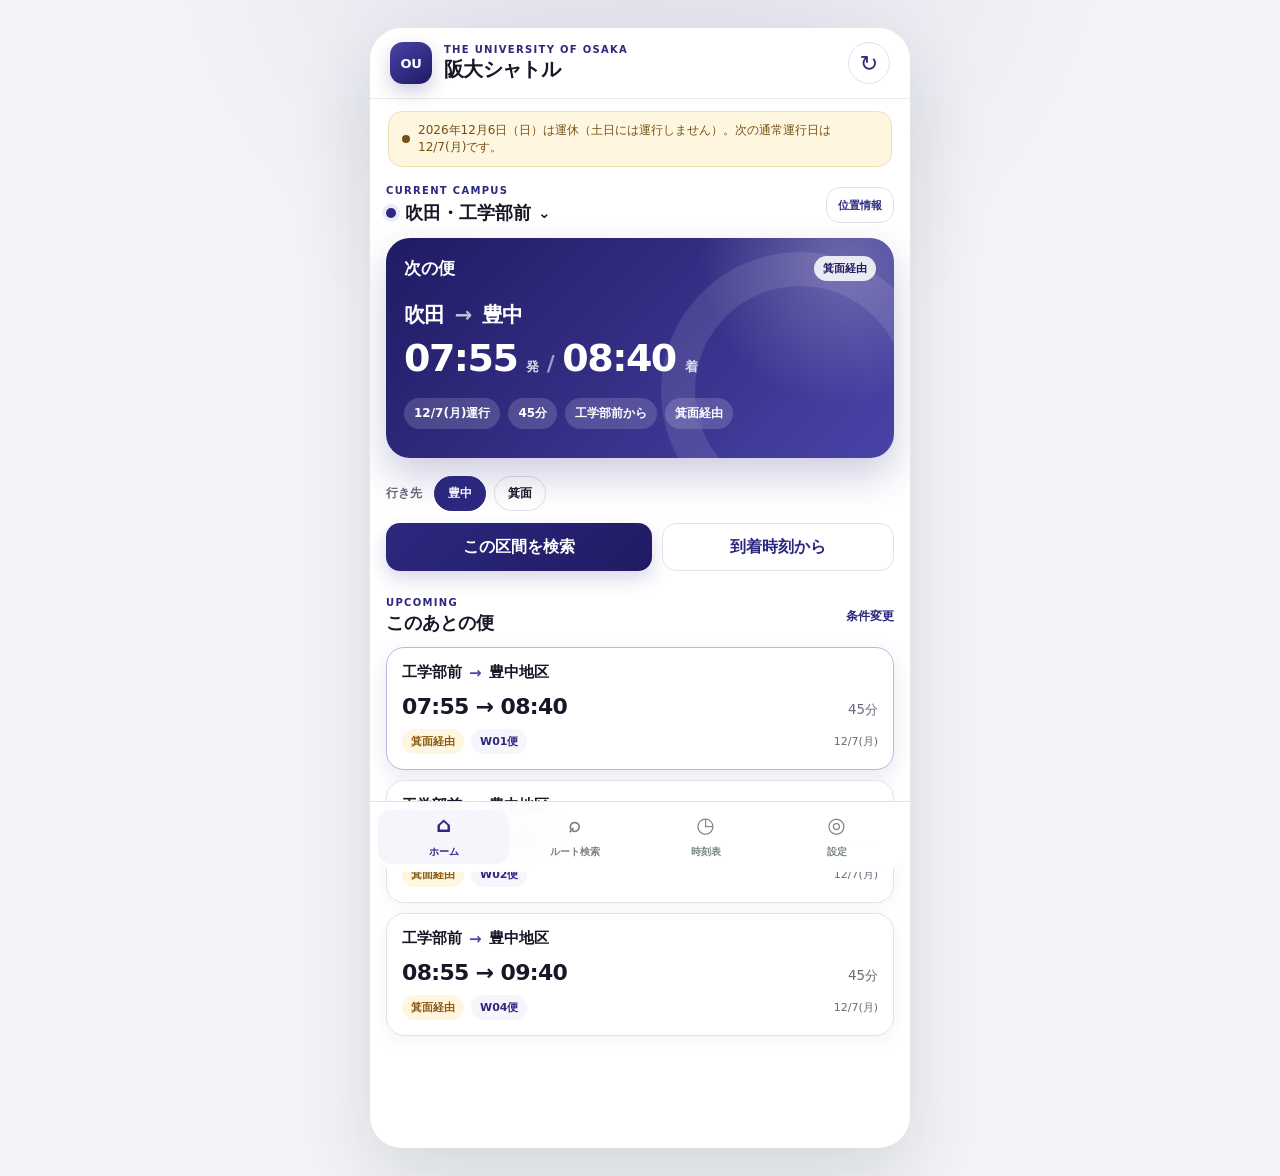
==== commit 7335723d: "Load responsive UI and UX enhancements" ====
--- a/campus-bus/index.html
+++ b/campus-bus/index.html
@@ -8,6 +8,7 @@
   <title>阪大シャトル検索</title>
   <link rel="manifest" href="./manifest.webmanifest">
   <link rel="stylesheet" href="./style.css">
+  <link rel="stylesheet" href="./ui-v2.css">
 </head>
 <body>
   <div class="app-shell">
@@ -19,260 +20,99 @@
       </div>
       <button class="icon-button" id="refresh-button" type="button" aria-label="現在時刻で更新" title="現在時刻で更新">↻</button>
     </header>
-
     <div class="service-banner" id="service-banner" role="status"></div>
-
     <main>
       <section class="view is-active" id="view-home" data-view="home">
         <div class="section-head location-head">
           <div class="location-copy">
             <p class="section-kicker">CURRENT CAMPUS</p>
-            <button class="location-button" id="home-origin-button" type="button">
-              <span class="location-dot"></span>
-              <span id="home-origin-label">吹田・工学部前</span>
-              <span class="chevron">⌄</span>
-            </button>
+            <button class="location-button" id="home-origin-button" type="button"><span class="location-dot"></span><span id="home-origin-label">吹田・工学部前</span><span class="chevron">⌄</span></button>
           </div>
           <button class="secondary-button compact" id="locate-button" type="button">位置情報</button>
         </div>
-
         <article class="next-card" id="next-card">
-          <div class="next-card-top">
-            <span class="card-label">次の便</span>
-            <span class="pill pill-light" id="next-route-type">検索中</span>
-          </div>
+          <div class="next-card-top"><span class="card-label">次の便</span><span class="pill pill-light" id="next-route-type">検索中</span></div>
           <div id="next-card-content" class="next-card-content skeleton-block"></div>
           <div id="remaining-summary" class="remaining-summary is-hidden"></div>
         </article>
-
-        <div class="destination-switch" aria-label="行き先">
-          <span>行き先</span>
-          <div class="chip-row" id="home-destination-chips"></div>
-        </div>
-
-        <div class="quick-actions">
-          <button class="primary-button" id="search-now-button" type="button">この区間を検索</button>
-          <button class="secondary-button" id="arrival-search-button" type="button">到着時刻から</button>
-        </div>
-
+        <div class="destination-switch" aria-label="行き先"><span>行き先</span><div class="chip-row" id="home-destination-chips"></div></div>
+        <div class="quick-actions"><button class="primary-button" id="search-now-button" type="button">この区間を検索</button><button class="secondary-button" id="arrival-search-button" type="button">到着時刻から</button></div>
         <section class="content-section compact-section">
-          <div class="section-title-row">
-            <div>
-              <p class="section-kicker">UPCOMING</p>
-              <h2>このあとの便</h2>
-            </div>
-            <button class="text-button" id="open-search-button" type="button">条件変更</button>
-          </div>
+          <div class="section-title-row"><div><p class="section-kicker">UPCOMING</p><h2>このあとの便</h2></div><button class="text-button" id="open-search-button" type="button">条件変更</button></div>
           <div class="stack-list" id="upcoming-list"></div>
         </section>
-
         <section class="content-section" id="recent-section">
-          <div class="section-title-row">
-            <div>
-              <p class="section-kicker">RECENT</p>
-              <h2>最近使ったルート</h2>
-            </div>
-          </div>
+          <div class="section-title-row"><div><p class="section-kicker">RECENT</p><h2>最近使ったルート</h2></div></div>
           <div class="route-shortcuts" id="recent-routes"></div>
         </section>
       </section>
 
       <section class="view" id="view-search" data-view="search">
-        <div class="page-heading compact-heading">
-          <p class="section-kicker">ROUTE SEARCH</p>
-          <h2>ルート検索</h2>
-        </div>
-
+        <div class="page-heading compact-heading"><p class="section-kicker">ROUTE SEARCH</p><h2>ルート検索</h2></div>
         <form class="search-panel search-panel-compact" id="search-form">
           <div class="route-editor">
             <div class="route-line">
               <span class="route-role is-origin">出発</span>
-              <select class="route-campus-select" id="origin-campus" name="origin" aria-label="出発キャンパス">
-                <option value="suita">吹田</option>
-                <option value="toyonaka">豊中</option>
-                <option value="minoh">箕面</option>
-              </select>
-              <label id="origin-stop-wrap" class="inline-stop is-hidden">
-                <span class="sr-only">吹田の乗り場</span>
-                <select id="origin-stop" aria-label="吹田の乗り場">
-                  <option value="suita_engineering">工学部前</option>
-                  <option value="suita_human_sciences">人間科学部前</option>
-                </select>
-              </label>
+              <select class="route-campus-select" id="origin-campus" name="origin" aria-label="出発キャンパス"><option value="suita">吹田</option><option value="toyonaka">豊中</option><option value="minoh">箕面</option></select>
+              <label id="origin-stop-wrap" class="inline-stop is-hidden"><span class="sr-only">吹田の乗り場</span><select id="origin-stop" aria-label="吹田の乗り場"><option value="suita_engineering">工学部前</option><option value="suita_human_sciences">人間科学部前</option></select></label>
             </div>
             <button class="swap-button" id="swap-button" type="button" aria-label="出発地と到着地を入れ替える">⇅</button>
             <div class="route-line">
               <span class="route-role is-destination">到着</span>
-              <select class="route-campus-select" id="destination-campus" name="destination" aria-label="到着キャンパス">
-                <option value="toyonaka">豊中</option>
-                <option value="suita">吹田</option>
-                <option value="minoh">箕面</option>
-              </select>
-              <label id="destination-stop-wrap" class="inline-stop is-hidden">
-                <span class="sr-only">吹田の降り場</span>
-                <select id="destination-stop" aria-label="吹田の降り場">
-                  <option value="suita_engineering">工学部前</option>
-                  <option value="suita_convention">コンベンション前</option>
-                </select>
-              </label>
+              <select class="route-campus-select" id="destination-campus" name="destination" aria-label="到着キャンパス"><option value="toyonaka">豊中</option><option value="suita">吹田</option><option value="minoh">箕面</option></select>
+              <label id="destination-stop-wrap" class="inline-stop is-hidden"><span class="sr-only">吹田の降り場</span><select id="destination-stop" aria-label="吹田の降り場"><option value="suita_engineering">工学部前</option><option value="suita_convention">コンベンション前</option></select></label>
             </div>
           </div>
-
-          <div class="segmented search-mode" role="group" aria-label="検索基準">
-            <button type="button" class="is-active" data-mode="depart">出発</button>
-            <button type="button" data-mode="arrive">到着</button>
+          <div class="segmented search-mode" role="group" aria-label="検索基準"><button type="button" class="is-active" data-mode="depart">出発</button><button type="button" data-mode="arrive">到着</button></div>
+          <div class="date-time-row stable-inputs">
+            <label class="input-field"><span>日付</span><input id="search-date" type="date" required></label>
+            <label class="input-field"><span>時刻</span><input id="search-time" type="time" required></label>
           </div>
-
-          <div class="date-time-row stable-inputs">
-            <label class="input-field">
-              <span>日付</span>
-              <input id="search-date" type="date" required>
-            </label>
-            <label class="input-field">
-              <span>時刻</span>
-              <input id="search-time" type="time" required>
-            </label>
-          </div>
-
           <details class="search-options" id="search-options">
-            <summary>
-              <span>検索条件</span>
-              <span class="summary-hint" id="search-options-summary">直行・往復を指定</span>
-            </summary>
+            <summary><span>検索条件</span><span class="summary-hint" id="search-options-summary">直行・往復を指定</span></summary>
             <div class="option-list">
-              <label class="toggle-row" id="direct-row">
-                <span>
-                  <strong>直行便のみ</strong>
-                  <small>豊中―吹田で箕面を経由しない便</small>
-                </span>
-                <input id="direct-only" type="checkbox">
-                <span class="toggle" aria-hidden="true"></span>
-              </label>
-
-              <label class="toggle-row">
-                <span>
-                  <strong>往復で検索</strong>
-                  <small>到着後に利用できる復路も表示</small>
-                </span>
-                <input id="round-trip" type="checkbox">
-                <span class="toggle" aria-hidden="true"></span>
-              </label>
-
-              <label class="input-field is-hidden" id="stay-wrap">
-                <span>現地での滞在時間</span>
-                <select id="stay-minutes">
-                  <option value="45">45分</option>
-                  <option value="60" selected>60分</option>
-                  <option value="90">90分</option>
-                  <option value="105">1コマ（105分）</option>
-                  <option value="120">2時間</option>
-                </select>
-              </label>
+              <label class="toggle-row" id="direct-row"><span><strong>直行便のみ</strong><small>豊中―吹田で箕面を経由しない便</small></span><input id="direct-only" type="checkbox"><span class="toggle" aria-hidden="true"></span></label>
+              <label class="toggle-row"><span><strong>往復で検索</strong><small>到着後に利用できる復路も表示</small></span><input id="round-trip" type="checkbox"><span class="toggle" aria-hidden="true"></span></label>
+              <label class="input-field is-hidden" id="stay-wrap"><span>現地での滞在時間</span><select id="stay-minutes"><option value="45">45分</option><option value="60" selected>60分</option><option value="90">90分</option><option value="105">1コマ（105分）</option><option value="120">2時間</option></select></label>
             </div>
           </details>
-
           <button class="primary-button search-submit" type="submit">検索</button>
         </form>
-
         <section class="content-section results-section" id="results-section">
-          <div class="section-title-row">
-            <div>
-              <p class="section-kicker">RESULT</p>
-              <h2 id="results-title">検索結果</h2>
-            </div>
-            <button class="text-button" id="favorite-current-button" type="button">☆ 保存</button>
-          </div>
-          <div id="search-message"></div>
-          <div class="stack-list" id="search-results"></div>
+          <div class="section-title-row"><div><p class="section-kicker">RESULT</p><h2 id="results-title">検索結果</h2></div><button class="text-button" id="favorite-current-button" type="button">☆ 保存</button></div>
+          <div id="search-message"></div><div class="stack-list" id="search-results"></div>
         </section>
       </section>
 
       <section class="view" id="view-timetable" data-view="timetable">
-        <div class="page-heading compact-heading">
-          <p class="section-kicker">TIMETABLE</p>
-          <h2>2026年度 時刻表</h2>
-          <p>キャンパス目線で通常ダイヤを確認できます。</p>
-        </div>
-        <div class="segmented timetable-direction three-way">
-          <button type="button" class="is-active" data-direction="eastbound">豊中→吹田</button>
-          <button type="button" data-direction="minoh">箕面発着</button>
-          <button type="button" data-direction="westbound">吹田→豊中</button>
-        </div>
+        <div class="page-heading compact-heading"><p class="section-kicker">TIMETABLE</p><h2>2026年度 時刻表</h2><p>キャンパス目線で通常ダイヤを確認できます。</p></div>
+        <div class="segmented timetable-direction three-way"><button type="button" class="is-active" data-direction="eastbound">豊中→吹田</button><button type="button" data-direction="minoh">箕面発着</button><button type="button" data-direction="westbound">吹田→豊中</button></div>
         <div class="timetable-list" id="timetable-list"></div>
       </section>
 
       <section class="view" id="view-settings" data-view="settings">
-        <div class="page-heading compact-heading">
-          <p class="section-kicker">SETTINGS</p>
-          <h2>設定・保存</h2>
-          <p>設定はこの端末内だけに保存されます。</p>
-        </div>
-
+        <div class="page-heading compact-heading"><p class="section-kicker">SETTINGS</p><h2>設定・保存</h2><p>設定はこの端末内だけに保存されます。</p></div>
         <section class="settings-card">
           <h3>既定の現在地</h3>
-          <label class="input-field">
-            <span>アプリ起動時のキャンパス</span>
-            <select id="default-campus">
-              <option value="suita">吹田キャンパス</option>
-              <option value="toyonaka">豊中キャンパス</option>
-              <option value="minoh">箕面キャンパス</option>
-            </select>
-          </label>
-          <label class="input-field" id="default-suita-stop-wrap">
-            <span>吹田で使う乗り場</span>
-            <select id="default-suita-stop">
-              <option value="suita_engineering">工学部前</option>
-              <option value="suita_human_sciences">人間科学部前</option>
-            </select>
-          </label>
+          <label class="input-field"><span>アプリ起動時のキャンパス</span><select id="default-campus"><option value="suita">吹田キャンパス</option><option value="toyonaka">豊中キャンパス</option><option value="minoh">箕面キャンパス</option></select></label>
+          <label class="input-field" id="default-suita-stop-wrap"><span>吹田で使う乗り場</span><select id="default-suita-stop"><option value="suita_engineering">工学部前</option><option value="suita_human_sciences">人間科学部前</option></select></label>
         </section>
-
-        <section class="settings-card">
-          <div class="section-title-row">
-            <h3>保存したルート</h3>
-            <button class="text-button danger" id="clear-saved-button" type="button">すべて削除</button>
-          </div>
-          <div id="saved-routes"></div>
-        </section>
-
-        <section class="settings-card source-card">
-          <h3>データと利用上の注意</h3>
-          <p>2026年4月1日改正の大阪大学公式時刻表を使用しています。道路・気象状況による遅延や運休は反映されません。</p>
-          <p>学内連絡バスは無料ですが、キャンパス間移動を伴う授業・教育・研究等の対象者向けです。通学・通勤目的には利用できません。</p>
-          <a class="source-link" href="https://www.osaka-u.ac.jp/ja/access/bus" target="_blank" rel="noreferrer">公式の学内連絡バス情報を確認 ↗</a>
-          <p class="data-version" id="data-version"></p>
-        </section>
+        <section class="settings-card"><div class="section-title-row"><h3>保存したルート</h3><button class="text-button danger" id="clear-saved-button" type="button">すべて削除</button></div><div id="saved-routes"></div></section>
+        <section class="settings-card source-card"><h3>データと利用上の注意</h3><p>2026年4月1日改正の大阪大学公式時刻表を使用しています。道路・気象状況による遅延や運休は反映されません。</p><p>学内連絡バスは無料ですが、キャンパス間移動を伴う授業・教育・研究等の対象者向けです。通学・通勤目的には利用できません。</p><a class="source-link" href="https://www.osaka-u.ac.jp/ja/access/bus" target="_blank" rel="noreferrer">公式の学内連絡バス情報を確認 ↗</a><p class="data-version" id="data-version"></p></section>
       </section>
     </main>
 
-    <nav class="bottom-nav" aria-label="メインナビゲーション">
-      <button type="button" class="is-active" data-nav="home"><span>⌂</span>ホーム</button>
-      <button type="button" data-nav="search"><span>⌕</span>ルート検索</button>
-      <button type="button" data-nav="timetable"><span>◷</span>時刻表</button>
-      <button type="button" data-nav="settings"><span>◎</span>設定</button>
-    </nav>
+    <nav class="bottom-nav" aria-label="メインナビゲーション"><button type="button" class="is-active" data-nav="home"><span>⌂</span>ホーム</button><button type="button" data-nav="search"><span>⌕</span>ルート検索</button><button type="button" data-nav="timetable"><span>◷</span>時刻表</button><button type="button" data-nav="settings"><span>◎</span>設定</button></nav>
   </div>
 
   <dialog id="campus-dialog" class="campus-dialog">
     <form method="dialog">
-      <div class="dialog-head">
-        <div>
-          <p class="section-kicker">CURRENT CAMPUS</p>
-          <h2>現在いるキャンパス</h2>
-        </div>
-        <button value="cancel" class="icon-button" aria-label="閉じる">×</button>
-      </div>
+      <div class="dialog-head"><div><p class="section-kicker">CURRENT CAMPUS</p><h2>現在いるキャンパス</h2></div><button value="cancel" class="icon-button" aria-label="閉じる">×</button></div>
       <div class="campus-options" id="campus-options"></div>
-      <label class="dialog-stop-field" id="dialog-suita-stop-wrap">
-        <span>吹田の乗り場</span>
-        <select id="dialog-suita-stop">
-          <option value="suita_engineering">工学部前</option>
-          <option value="suita_human_sciences">人間科学部前</option>
-        </select>
-      </label>
+      <label class="dialog-stop-field" id="dialog-suita-stop-wrap"><span>吹田の乗り場</span><select id="dialog-suita-stop"><option value="suita_engineering">工学部前</option><option value="suita_human_sciences">人間科学部前</option></select></label>
     </form>
   </dialog>
-
   <script type="module" src="./src/app.mjs"></script>
+  <script type="module" src="./src/enhancements.mjs"></script>
 </body>
 </html>
--- a/campus-bus/ui-v2.css
+++ b/campus-bus/ui-v2.css
@@ -0,0 +1,49 @@
+:root {
+  --ou-950:#1f1b63; --ou-900:#2d287f; --ou-800:#393393; --ou-700:#4a43a8;
+  --ou-200:#d9d7f2; --ou-100:#ecebfa; --ou-50:#f6f5fc;
+  --green-950:var(--ou-950); --green-900:var(--ou-900); --green-800:var(--ou-900); --green-700:var(--ou-700);
+  --green-100:var(--ou-100); --green-50:var(--ou-50);
+  --ink:#171727; --muted:#69697a; --line:#e1e1ea; --canvas:#f4f4f8;
+  --shadow:0 12px 34px rgba(45,40,127,.09);
+}
+html{background:var(--canvas)}
+body{background:radial-gradient(circle at 50% -10%,rgba(45,40,127,.10),transparent 32rem),var(--canvas)}
+.brand-mark{background:linear-gradient(145deg,var(--ou-700),var(--ou-950));box-shadow:0 8px 18px rgba(45,40,127,.22)}
+.eyebrow,.section-kicker{color:var(--ou-900)}
+.icon-button{color:var(--ou-900)}
+.service-banner{background:#edf8f3;color:#176245;border-color:#d3ede2}
+.service-banner.is-closed{background:#fff6df;color:#755017;border-color:#f1dfb8}
+.view{padding:18px 16px 28px}
+.location-head{margin-bottom:13px}
+.location-copy{min-width:0}
+.location-button{color:var(--ink)!important;-webkit-text-fill-color:var(--ink);-webkit-appearance:none;appearance:none;max-width:100%}
+#home-origin-label{white-space:nowrap;overflow:hidden;text-overflow:ellipsis;max-width:250px}
+.location-dot{background:var(--ou-900);box-shadow:0 0 0 4px var(--ou-100)}
+.next-card{padding:18px;min-height:220px;background:radial-gradient(circle at 90% 10%,rgba(255,255,255,.25),transparent 29%),linear-gradient(135deg,var(--ou-950),var(--ou-700));box-shadow:0 18px 38px rgba(45,40,127,.23)}
+.next-route{margin-top:20px;font-size:21px}.next-times{font-size:clamp(31px,9.2vw,38px);white-space:nowrap}.next-meta{margin-top:18px}
+.remaining-summary{position:relative;z-index:1;margin-top:12px;padding-top:11px;border-top:1px solid rgba(255,255,255,.18);font-size:11px;font-weight:800;display:flex;align-items:center;gap:7px}.remaining-summary strong{font-size:13px}
+.pill-soft{background:var(--ou-50);color:var(--ou-900)}.pill-last{background:#fff0ee;color:#9b3029}.pill-warning{background:#fff6df;color:#8a5b11}
+.chip.is-active{border-color:var(--ou-900);background:var(--ou-900)}
+.primary-button{background:linear-gradient(135deg,var(--ou-900),var(--ou-950));box-shadow:0 8px 18px rgba(45,40,127,.18)}
+.secondary-button,.text-button{color:var(--ou-900)}
+.journey-card{box-shadow:0 6px 17px rgba(45,40,127,.045)}.journey-card.is-highlighted{border-color:#bbb7e5;box-shadow:0 9px 22px rgba(45,40,127,.10)}.journey-card.is-last{border-color:#e6b8b3;background:linear-gradient(180deg,#fff,#fff9f8)}
+.journey-route .arrow{color:var(--ou-700)}
+.page-heading{margin:0 0 16px}.compact-heading h2{margin:4px 0 3px;font-size:27px}.compact-heading p:last-child{font-size:12px}
+.search-panel-compact{padding:12px;border-radius:21px}
+.route-editor{position:relative;display:grid;gap:7px}
+.route-line{min-height:58px;display:grid;grid-template-columns:62px minmax(70px,.72fr) minmax(0,1.28fr);align-items:center;gap:8px;border-radius:15px;background:#f4f4f7;padding:6px 46px 6px 6px}
+.route-line:has(.inline-stop.is-hidden){grid-template-columns:62px minmax(0,1fr)}
+.route-role{height:46px;border-radius:12px;display:grid;place-items:center;color:#fff;font-weight:900;font-size:14px}.route-role.is-origin{background:var(--ou-900)}.route-role.is-destination{background:var(--ou-700)}
+.route-campus-select,.inline-stop select{width:100%;min-width:0;border:0;background:transparent;color:var(--ink);font-weight:900;white-space:nowrap;overflow:hidden;text-overflow:ellipsis}.route-campus-select{font-size:17px}.inline-stop{min-width:0;padding-left:8px;border-left:1px solid #d7d7e0}.inline-stop select{font-size:13px;font-weight:800}
+.swap-button{position:absolute;right:11px;top:50%;transform:translateY(-50%);z-index:2;width:34px;height:34px;border-color:#dad9e7;color:var(--ou-900);box-shadow:0 4px 12px rgba(45,40,127,.10)}
+.search-mode{margin-top:10px}.segmented{border-radius:13px;padding:3px;gap:3px;background:#f5f5f8}.segmented button{min-height:36px}.segmented button.is-active{color:var(--ou-950);box-shadow:0 3px 10px rgba(45,40,127,.08)}
+.date-time-row{grid-template-columns:minmax(0,1.18fr) minmax(0,.82fr);gap:8px;margin-top:9px}.input-field{min-width:0}.input-field input,.input-field select,.dialog-stop-field select{width:100%;min-width:0;padding:9px 10px;min-height:43px;font-size:16px;line-height:1.2}.stable-inputs input[type=date],.stable-inputs input[type=time]{display:block;min-width:0;max-width:100%}.stable-inputs input::-webkit-date-and-time-value{text-align:left;min-height:1.2em}
+.search-options{margin-top:10px;border:1px solid var(--line);border-radius:13px;overflow:hidden;background:#fff}.search-options summary{min-height:44px;display:flex;align-items:center;justify-content:space-between;gap:10px;padding:0 12px;font-size:12px;font-weight:900;list-style:none;cursor:pointer}.search-options summary::-webkit-details-marker{display:none}.search-options summary::after{content:'⌄';color:var(--ou-900)}.search-options[open] summary::after{transform:rotate(180deg)}.summary-hint{color:var(--muted);font-size:10px;font-weight:700;margin-left:auto;white-space:nowrap;overflow:hidden;text-overflow:ellipsis}.search-options .option-list{margin:0;border-top:1px solid var(--line);padding:0 12px 8px;gap:0}.search-options .toggle-row{padding:10px 0}.search-submit{margin-top:10px;min-height:48px}
+.three-way{grid-template-columns:repeat(3,minmax(0,1fr))}.three-way button{font-size:10px;padding:0 4px}.timetable-direction{margin-bottom:13px}.timetable-card-head strong{color:var(--ou-900)}.minoh-card{border-color:#c9c6ea;background:var(--ou-50)}.stop-time.is-focus{background:var(--ou-200);color:var(--ou-950)}
+.bottom-nav button.is-active{color:var(--ou-900);background:var(--ou-50)}
+.campus-dialog{color:var(--ink);box-shadow:0 24px 80px rgba(31,27,99,.25)}.campus-dialog::backdrop{background:rgba(20,19,44,.42)}
+.campus-option{color:var(--ink)!important;-webkit-text-fill-color:var(--ink);-webkit-appearance:none;appearance:none;min-height:68px}.campus-option strong{color:var(--ink)!important;-webkit-text-fill-color:var(--ink)}.campus-option small{color:var(--muted)!important;-webkit-text-fill-color:var(--muted)}.campus-option.is-current{border-color:var(--ou-700);background:var(--ou-50)}
+.dialog-stop-field{display:grid;gap:6px;margin-top:10px;padding:12px;border-radius:14px;background:var(--ou-50)}.dialog-stop-field>span{color:var(--muted);font-size:10px;font-weight:900}.sr-only{position:absolute;width:1px;height:1px;padding:0;margin:-1px;overflow:hidden;clip:rect(0,0,0,0);white-space:nowrap;border:0}
+#default-suita-stop-wrap{margin-top:10px}
+@media(max-width:400px){.view{padding-left:14px;padding-right:14px}.route-line{grid-template-columns:58px minmax(64px,.68fr) minmax(0,1.32fr);gap:6px;padding-right:43px}.route-line:has(.inline-stop.is-hidden){grid-template-columns:58px minmax(0,1fr)}.route-role{font-size:13px}.route-campus-select{font-size:16px}.inline-stop select{font-size:12px}.date-time-row{grid-template-columns:minmax(0,1.12fr) minmax(0,.88fr);gap:6px}.input-field input{padding-left:8px;padding-right:8px;font-size:16px}}
+@media(max-width:350px){.route-line{grid-template-columns:54px minmax(58px,.62fr) minmax(0,1.38fr)}.inline-stop select{font-size:11px}.next-times{font-size:29px}.quick-actions{grid-template-columns:1fr}}
